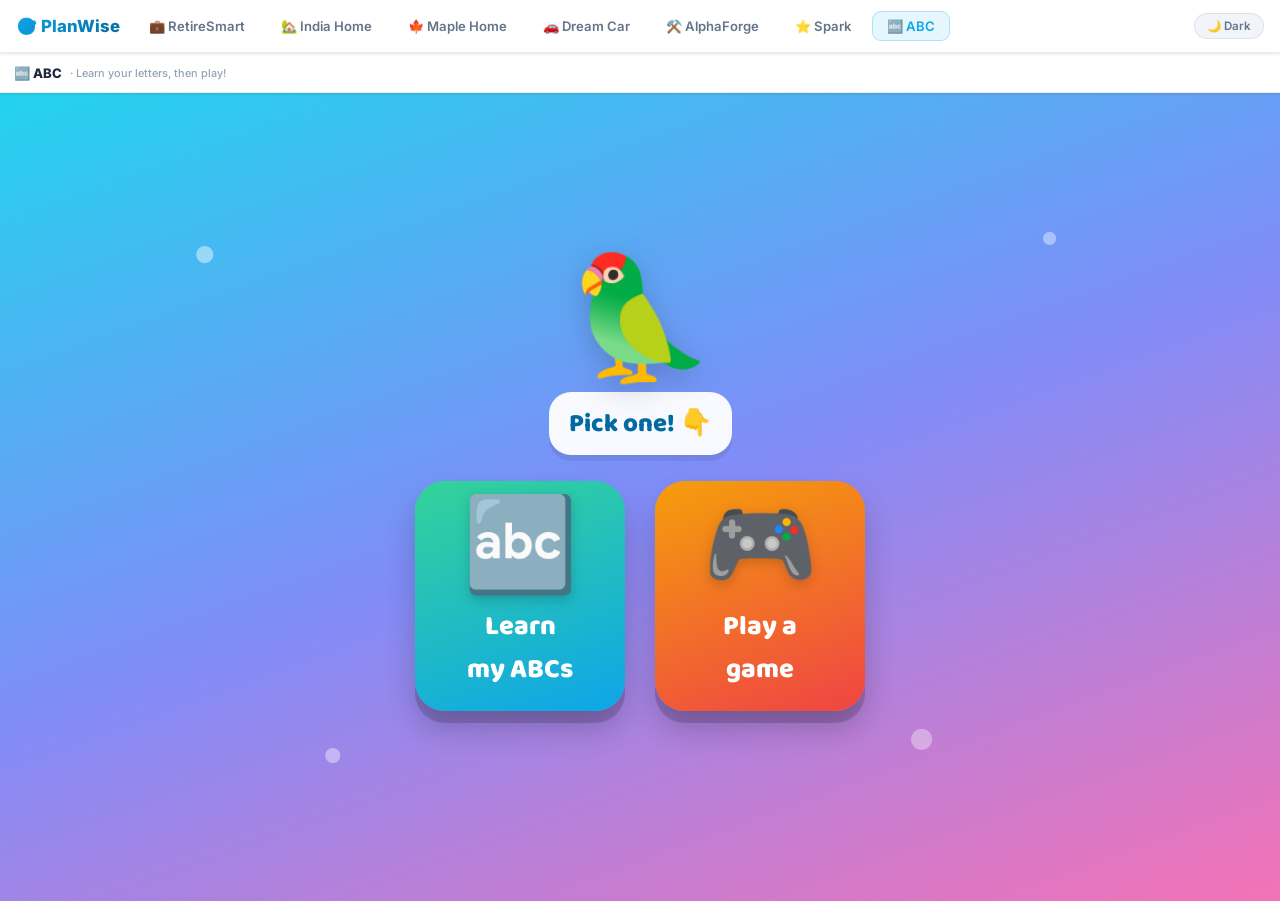
==== abc.html @ d82b66cb "Add two kids' apps: Spark (learning-style explorer) + ABC (alphabet) Spark: a no-reading, audio-guid" ====
<!DOCTYPE html>
<html lang="en" data-theme="light">
<head>
<meta charset="UTF-8">
<meta name="viewport" content="width=device-width, initial-scale=1.0, maximum-scale=1.0, user-scalable=no">
<title>ABC — Learn your letters!</title>
<meta name="description" content="A playful, talking ABC app for little ones: learn each letter with a picture and a sound, then play a fun letter-hunt game. No reading needed.">
<link rel="preconnect" href="https://fonts.googleapis.com">
<link href="https://fonts.googleapis.com/css2?family=Baloo+2:wght@500;600;700;800&family=Inter:wght@400;500;600;700&display=swap" rel="stylesheet">
<!-- PlanWise shared platform shell (master nav + theme) -->
<link rel="stylesheet" href="platform.css">
<script src="platform.js"></script>
<style>
/* ═══ TOKENS (for the shared platform bar) ═══ */
:root{
  --bg:#eef2f7; --card:#fff; --bdr:rgba(0,0,0,.08);
  --acc:#0ea5e9; --acc-bg:rgba(14,165,233,.1); --acc-bdr:rgba(14,165,233,.26);
  --gold:#d97706; --gold-bg:rgba(217,119,6,.1);
  --txt:#1e293b; --txt2:#64748b; --txt3:#94a3b8;
  --ibg:#f1f5f9; --sh:0 1px 3px rgba(0,0,0,.08),0 1px 2px rgba(0,0,0,.04);
}
[data-theme="dark"]{
  --bg:#0a0f1a; --card:rgba(255,255,255,.05); --bdr:rgba(255,255,255,.09);
  --acc:#38bdf8; --acc-bg:rgba(56,189,248,.16); --acc-bdr:rgba(56,189,248,.32);
  --gold:#f4a261; --gold-bg:rgba(244,162,97,.12);
  --txt:#f0f4f8; --txt2:rgba(240,244,248,.6); --txt3:rgba(240,244,248,.35);
  --ibg:rgba(255,255,255,.06); --sh:none;
}
*,*::before,*::after{box-sizing:border-box;margin:0;padding:0}
html,body{height:100%}
body{font-family:'Inter',-apple-system,sans-serif;background:var(--bg);color:var(--txt);-webkit-tap-highlight-color:transparent}

.hdr{height:40px;background:var(--card);border-bottom:1px solid var(--bdr);box-shadow:var(--sh);position:sticky;top:52px;z-index:90;display:flex;align-items:center;gap:8px;padding:0 14px}
.subnav-lbl{font-size:.82rem;font-weight:800;color:var(--txt)}
.subnav-sub{font-size:.68rem;font-weight:500;color:var(--txt3)}

#stage{position:relative;min-height:calc(100vh - 92px);overflow:hidden;font-family:'Baloo 2','Inter',sans-serif;
  background:linear-gradient(160deg,#22d3ee 0%,#818cf8 50%,#f472b6 100%);
  display:flex;align-items:center;justify-content:center;text-align:center}
#stage::before{content:'';position:absolute;inset:0;pointer-events:none;animation:floaty 9s ease-in-out infinite alternate;background:
  radial-gradient(circle at 16% 20%,rgba(255,255,255,.45) 0 8px,transparent 9px),
  radial-gradient(circle at 82% 18%,rgba(255,255,255,.4) 0 6px,transparent 7px),
  radial-gradient(circle at 72% 80%,rgba(255,255,255,.35) 0 10px,transparent 11px),
  radial-gradient(circle at 26% 82%,rgba(255,255,255,.4) 0 7px,transparent 8px)}
@keyframes floaty{to{transform:translateY(-14px)}}
.scene{position:relative;z-index:2;width:100%;max-width:780px;padding:22px 16px 40px}

.mascot{font-size:clamp(70px,15vw,120px);line-height:1;display:inline-block;filter:drop-shadow(0 8px 14px rgba(0,0,0,.18));animation:bob 1.8s ease-in-out infinite}
@keyframes bob{0%,100%{transform:translateY(0) rotate(-3deg)}50%{transform:translateY(-14px) rotate(3deg)}}
.mascot.cheer{animation:cheer .55s ease infinite}
@keyframes cheer{0%,100%{transform:translateY(0) rotate(-6deg) scale(1)}50%{transform:translateY(-20px) rotate(6deg) scale(1.08)}}
.bubble{display:inline-block;margin-top:6px;background:rgba(255,255,255,.95);color:#0369a1;font-weight:800;
  font-size:clamp(1.05rem,3.4vw,1.6rem);padding:11px 20px;border-radius:22px;box-shadow:0 6px 0 rgba(0,0,0,.08);max-width:92%}

/* home mode buttons */
.modes{display:flex;gap:clamp(14px,4vw,30px);justify-content:center;flex-wrap:wrap;margin-top:26px}
.mode{width:clamp(150px,40vw,210px);border:none;cursor:pointer;border-radius:30px;padding:24px 16px 20px;
  font-family:'Baloo 2';font-weight:800;font-size:clamp(1.2rem,4vw,1.7rem);color:#fff;
  box-shadow:0 12px 0 rgba(0,0,0,.16),0 18px 30px rgba(0,0,0,.2);transition:transform .1s}
.mode:active{transform:translateY(7px);box-shadow:0 5px 0 rgba(0,0,0,.16)}
.mode .ic{font-size:clamp(60px,14vw,92px);line-height:1;display:block;margin-bottom:8px;filter:drop-shadow(0 4px 6px rgba(0,0,0,.18))}
.mode.learn{background:linear-gradient(160deg,#34d399,#0ea5e9)}
.mode.play{background:linear-gradient(160deg,#f59e0b,#ef4444)}

/* learn card */
.lc-top{display:flex;align-items:center;justify-content:space-between;margin-bottom:10px}
.rbtn{background:rgba(255,255,255,.9);border:none;border-radius:18px;font-size:1.1rem;padding:8px 13px;cursor:pointer;box-shadow:0 4px 0 rgba(0,0,0,.1);font-family:'Baloo 2';color:#0369a1;font-weight:800}
.lc-counter{background:rgba(255,255,255,.85);color:#0369a1;font-weight:800;border-radius:16px;padding:6px 14px;font-size:.95rem}
.lcard{border:none;cursor:pointer;border-radius:34px;padding:clamp(20px,5vw,40px) 20px;box-shadow:0 14px 0 rgba(0,0,0,.14),0 22px 40px rgba(0,0,0,.2);
  display:flex;flex-direction:column;align-items:center;gap:6px;transition:transform .08s;width:100%}
.lcard:active{transform:scale(.98)}
.lbig{font-family:'Baloo 2';font-weight:800;font-size:clamp(90px,26vw,200px);line-height:.95;color:#fff;text-shadow:0 6px 0 rgba(0,0,0,.16)}
.lemoji{font-size:clamp(70px,18vw,130px);line-height:1;filter:drop-shadow(0 6px 10px rgba(0,0,0,.18));animation:throb 1.4s ease-in-out infinite}
.lemoji.qpulse{animation:qpulse 1s ease-in-out infinite}
@keyframes qpulse{0%,100%{transform:scale(1);opacity:.8}50%{transform:scale(1.18);opacity:1}}
.qcap{min-height:1.5em;font-family:'Baloo 2';font-weight:800;font-size:clamp(1.05rem,3.8vw,1.6rem);color:#fff;text-shadow:0 2px 0 rgba(0,0,0,.16);margin:2px 0}
@keyframes throb{0%,100%{transform:scale(1)}50%{transform:scale(1.1)}}
.lword{font-family:'Baloo 2';font-weight:700;font-size:clamp(1.3rem,5vw,2.1rem);color:#fff;text-shadow:0 3px 0 rgba(0,0,0,.14)}
/* handwriting demo — real strokes drawn in order */
.dsvg{width:100%;max-width:300px;height:clamp(150px,34vw,230px);display:block;margin:0 auto;overflow:visible}
.wstroke{fill:none;stroke:#fff;stroke-width:8;stroke-linecap:round;stroke-linejoin:round;filter:drop-shadow(0 2px 3px rgba(0,0,0,.18))}
.wguide{stroke:rgba(255,255,255,.42);stroke-width:1.4;fill:none}
.wguide.dash{stroke-dasharray:3 5}
.wpen{font-size:24px;filter:drop-shadow(0 2px 2px rgba(0,0,0,.25));transition:opacity .2s}
.lc-tools{display:flex;gap:7px;align-items:center}
.lnav{display:flex;justify-content:space-between;gap:14px;margin-top:18px}
.arrow{flex:1;max-width:160px;background:rgba(255,255,255,.95);border:none;cursor:pointer;border-radius:26px;font-size:clamp(34px,9vw,52px);
  padding:8px 0;color:#0369a1;box-shadow:0 8px 0 rgba(0,0,0,.12)}
.arrow:active{transform:translateY(5px);box-shadow:0 3px 0 rgba(0,0,0,.12)}

/* grid overlay */
.grid{display:grid;grid-template-columns:repeat(auto-fit,minmax(56px,1fr));gap:9px;max-width:520px;margin:8px auto 0}
.gcell{aspect-ratio:1;border:none;cursor:pointer;border-radius:16px;font-family:'Baloo 2';font-weight:800;font-size:clamp(20px,5vw,30px);color:#fff;box-shadow:0 5px 0 rgba(0,0,0,.14)}
.gcell:active{transform:translateY(3px)}

/* play / quiz */
.prog{display:flex;gap:5px;justify-content:center;margin-bottom:16px;flex-wrap:wrap}
.prog .p{font-size:clamp(16px,4vw,24px);filter:grayscale(1) opacity(.5);transition:.25s}
.prog .p.on{filter:none;transform:scale(1.2)}
.qhint{display:flex;flex-direction:column;align-items:center;gap:2px;margin-bottom:6px}
.qemoji{font-size:clamp(64px,16vw,110px);line-height:1;filter:drop-shadow(0 5px 8px rgba(0,0,0,.18));animation:throb 1.4s ease-in-out infinite}
.qask{font-size:clamp(1.2rem,4.4vw,1.9rem);font-weight:800;color:#fff;text-shadow:0 3px 0 rgba(0,0,0,.14)}
.choices{display:flex;gap:clamp(12px,3.5vw,24px);justify-content:center;flex-wrap:wrap;margin-top:18px}
.choice{width:clamp(96px,24vw,150px);height:clamp(110px,26vw,160px);border:none;cursor:pointer;border-radius:28px;
  font-family:'Baloo 2';font-weight:800;font-size:clamp(54px,13vw,86px);color:#fff;
  display:flex;align-items:center;justify-content:center;box-shadow:0 10px 0 rgba(0,0,0,.16),0 16px 28px rgba(0,0,0,.18);transition:transform .1s}
.choice:active{transform:translateY(6px)}
.choice.wrong{animation:nope .4s}
@keyframes nope{0%,100%{transform:translateX(0)}25%{transform:translateX(-10px) rotate(-4deg)}75%{transform:translateX(10px) rotate(4deg)}}
.choice.right{animation:yes .5s}
@keyframes yes{0%{transform:scale(1)}50%{transform:scale(1.25)}100%{transform:scale(1)}}

.rtitle{font-size:clamp(1.8rem,7vw,3rem);font-weight:800;color:#fff;text-shadow:0 4px 0 rgba(0,0,0,.16);margin-top:8px}
.btn{margin-top:22px;display:inline-flex;align-items:center;gap:8px;background:#fff;color:#0284c7;border:none;cursor:pointer;
  font-family:'Baloo 2';font-weight:800;font-size:clamp(1.05rem,3.6vw,1.4rem);padding:13px 28px;border-radius:28px;box-shadow:0 8px 0 rgba(0,0,0,.12)}
.btn:active{transform:translateY(5px);box-shadow:0 3px 0 rgba(0,0,0,.12)}
.btn.sm{font-size:.9rem;padding:9px 18px;box-shadow:0 4px 0 rgba(0,0,0,.1)}
.homebtn{position:absolute;top:12px;left:14px;z-index:5;background:rgba(255,255,255,.9);border:none;border-radius:20px;font-family:'Baloo 2';font-weight:800;font-size:.9rem;color:#0369a1;padding:7px 14px;cursor:pointer;box-shadow:0 3px 8px rgba(0,0,0,.12)}

#confetti-layer{position:absolute;inset:0;pointer-events:none;z-index:9;overflow:hidden}
.conf{position:absolute;top:-14px;width:11px;height:14px;border-radius:2px;animation:fall 2.1s linear forwards}
@keyframes fall{to{transform:translate(var(--x),110vh) rotate(720deg);opacity:.9}}
.hidden{display:none!important}
</style>
</head>
<body data-app="abc">
<div id="pw-bar"></div>
<header class="hdr">
  <span class="subnav-lbl">🔤 ABC</span>
  <span class="subnav-sub">· Learn your letters, then play!</span>
</header>

<main id="stage">
  <div id="confetti-layer"></div>
  <div class="scene" id="scene"></div>
</main>

<script>
'use strict';
const $ = id => document.getElementById(id);
const scene = $('scene');
const MASCOT = '🦜';

/* ── A–Z with a picture word ──────────────────────────────────────────── */
const LETTERS = [
  ['A','Apple','🍎'],['B','Balloon','🎈'],['C','Cat','🐱'],['D','Dog','🐶'],
  ['E','Elephant','🐘'],['F','Fish','🐟'],['G','Grapes','🍇'],['H','House','🏠'],
  ['I','Ice cream','🍦'],['J','Juice','🧃'],['K','Kite','🪁'],['L','Lion','🦁'],
  ['M','Moon','🌙'],['N','Nose','👃'],['O','Orange','🍊'],['P','Pizza','🍕'],
  ['Q','Queen','👑'],['R','Rainbow','🌈'],['S','Sun','☀️'],['T','Tree','🌳'],
  ['U','Umbrella','☂️'],['V','Violin','🎻'],['W','Watermelon','🍉'],['X','X-ray','🩻'],
  ['Y','Yo-yo','🪀'],['Z','Zebra','🦓'],
].map(([L,w,e])=>({L,w,e}));
const PALETTE = ['#fb7185,#fbbf24','#34d399,#22d3ee','#818cf8,#c084fc','#f472b6,#fb923c','#38bdf8,#a78bfa','#4ade80,#facc15','#f97316,#facc15','#06b6d4,#6366f1'];
const grad = i => `linear-gradient(160deg,${PALETTE[i%PALETTE.length].split(',')[0]},${PALETTE[i%PALETTE.length].split(',')[1]})`;

let state = { li:0, pround:0, pscore:0, pn:8, deck:[] };

/* ── Sound + speech (no files) ────────────────────────────────────────── */
let actx=null, musicDuck=false;
function ac(){ try{ if(!actx) actx=new (window.AudioContext||window.webkitAudioContext)(); if(actx.state==='suspended') actx.resume(); }catch(e){} return actx; }
function tone(freq,dur=0.25,type='sine',vol=0.18,when=0){ const c=ac(); if(!c) return; const o=c.createOscillator(),g=c.createGain();
  o.type=type;o.frequency.value=freq;o.connect(g);g.connect(c.destination); const t=c.currentTime+when;
  g.gain.setValueAtTime(0.0001,t);g.gain.exponentialRampToValueAtTime(vol,t+0.02);g.gain.exponentialRampToValueAtTime(0.0001,t+dur);
  o.start(t);o.stop(t+dur+0.02); }
const chime  = ()=>[523,659,784,1047].forEach((f,i)=>tone(f,0.3,'triangle',0.16,i*0.08));
const pop    = ()=>{tone(660,0.1,'square',0.14);tone(990,0.12,'square',0.1,0.05);};
const sparkle= ()=>[784,988,1319].forEach((f,i)=>tone(f,0.18,'sine',0.12,i*0.07));
const buzz   = ()=>tone(180,0.22,'sawtooth',0.12);
// pick the warmest/smoothest English voice the device offers
function bestVoice(){
  const vs=speechSynthesis.getVoices().filter(v=>/^en/i.test(v.lang||''));
  if(!vs.length) return null;
  const score=v=>{ const n=(v.name||'').toLowerCase();
    if(/siri/.test(n)) return 8;                                   // Siri voices — most natural
    if(/(neural|natural|premium|enhanced)/.test(n)) return 7;      // enhanced/premium versions
    if(/(ava|allison|zoe|nora|evan|nathan)/.test(n)) return 6;     // newer high-quality names
    if(/google/.test(n)) return 6;                                 // Chrome's Google voice — smooth
    if(!v.localService) return 5;                                  // network voices are usually smoother
    if(/(karen|moira|tessa|catherine|shelley|sandy)/.test(n)) return 3;
    if(/samantha/.test(n)) return 2;
    return 1; };
  return vs.slice().sort((a,b)=>score(b)-score(a))[0];
}
function speak(text){ if(!('speechSynthesis'in window))return; try{
  const u=new SpeechSynthesisUtterance(text);
  u.lang='en-US'; u.rate=0.95; u.pitch=1.15; u.volume=1;          // gentle, warm tone
  const v=bestVoice(); if(v)u.voice=v;
  musicDuck=true; const unduck=()=>{ musicDuck=false; }; u.onend=u.onerror=unduck;
  speechSynthesis.cancel(); speechSynthesis.speak(u);
  setTimeout(()=>{ try{ speechSynthesis.resume(); }catch(e){} }, 60);          // nudge (Chrome quirk)
  clearTimeout(speak._t); speak._t=setTimeout(unduck, 700+text.length*72);
}catch(e){} }
function confetti(n=46){ const layer=$('confetti-layer'); for(let i=0;i<n;i++){ const d=document.createElement('div'); d.className='conf';
  d.style.left=Math.random()*100+'%'; d.style.background=`hsl(${Math.random()*360},90%,62%)`;
  d.style.setProperty('--x',(Math.random()*240-120)+'px'); d.style.animationDelay=(Math.random()*0.4)+'s';
  layer.appendChild(d); setTimeout(()=>d.remove(),2600); } }
const shuffle = a => a.map(x=>[Math.random(),x]).sort((p,q)=>p[0]-q[0]).map(p=>p[1]);

/* ═══ HOME ═════════════════════════════════════════════════════════════ */
function home(){
  stopAll();
  scene.innerHTML = `
    <div class="mascot">${MASCOT}</div>
    <div><span class="bubble">Pick one! 👇</span></div>
    <div class="modes">
      <button class="mode learn" id="mLearn"><span class="ic">🔤</span>Learn<br>my ABCs</button>
      <button class="mode play" id="mPlay"><span class="ic">🎮</span>Play a<br>game</button>
    </div>`;
  $('mLearn').onclick = ()=>{ ac(); pop(); learnCard(0); };
  $('mPlay').onclick  = ()=>{ ac(); pop(); startPlay(); };
}

/* ═══ LEARN MODE ═══════════════════════════════════════════════════════ */
function homeBtn(){ return `<button class="homebtn" id="homeBtn">🏠 Home</button>`; }

/* ── background music + "sing the ABCs" ──────────────────────────────── */
let musicOn=true, musicTimer=null, singing=false, singTimer=null, narrTimers=[];
/* guided quiz: ask → 3s think → answer, twice (letter, then the word) */
function clearNarr(){ narrTimers.forEach(clearTimeout); narrTimers=[]; const e=$('lemoji'); if(e){ e.classList.remove('qpulse'); if(e.dataset.real){ e.textContent=e.dataset.real; delete e.dataset.real; } } setQ(''); }
function setQ(html){ const c=$('qcap'); if(c) c.innerHTML=html; }
function quizNarrate(d){
  clearNarr();
  const em=$('lemoji'); if(em){ em.dataset.real=d.e; em.textContent='❓'; em.classList.add('qpulse'); }  // show a "?" instead of a blank
  setQ('🤔 …');
  narrTimers = [
    setTimeout(()=>{ setQ('🤔 What letter?'); speak('What letter is this?'); }, 900),
    setTimeout(()=>{ setQ('✅ It’s '+d.L+'!'); sparkle(); speak("It's "+d.L+"!"); }, 3900),         // ~3s think time
    setTimeout(()=>{ setQ('🤔 '+d.L+' is for…?'); speak(d.L+' is for... what?'); }, 5600),
    setTimeout(()=>{ const e=$('lemoji'); if(e){ e.classList.remove('qpulse'); e.textContent=d.e; delete e.dataset.real;
        try{ e.animate([{transform:'scale(0)'},{transform:'scale(1.3)'},{transform:'scale(1)'}],{duration:500,easing:'ease'}); }catch(_){ } }
        setQ('🎉 '+d.w+'!'); confetti(28); chime(); speak(d.w+'! '+d.L+' is for '+d.w+'.'); }, 8700),  // reveal
  ];
}
const NF={C:261.63,D:293.66,E:329.63,F:349.23,G:392,A:440};
// classic ABC-song (Twinkle) tune mapped across all 26 letters
const SONG=['C','C','G','G','A','A','G','F','F','E','E','D','D','C','G','G','F','F','E','E','D','G','F','E','D','C'].map(n=>NF[n]);
const BGLOOP=[392,440,523,587,523,440,392,330];
function startMusic(){ if(!musicOn||singing) return; stopMusic(); let i=0;
  musicTimer=setInterval(()=>{ if(!musicOn||singing)return; tone(BGLOOP[i%BGLOOP.length],0.45,'sine', musicDuck?0.008:0.038); i++; }, 520); }
function stopMusic(){ if(musicTimer)clearInterval(musicTimer); musicTimer=null; }
function singABC(){ stopMusic(); singing=true; let i=0;
  const step=()=>{ if(!singing||i>=26){ stopSing(); return; }
    learnCard(i,{sing:true}); tone(SONG[i],0.5,'triangle',0.16); speak(LETTERS[i].L); i++;
    singTimer=setTimeout(step,820); };
  step(); }
function stopSing(){ singing=false; if(singTimer)clearTimeout(singTimer); singTimer=null; }
function stopAll(){ stopSing(); stopMusic(); clearNarr(); }

/* ── HANDWRITING: real pen strokes for each capital, in writing order ── */
const SVGNS='http://www.w3.org/2000/svg';
// viewBox 0 0 100 120 · top line y=15 · middle y=60 · baseline y=105
const STROKES={
  A:['M50,15 L25,105','M50,15 L75,105','M33,70 L67,70'],
  B:['M30,15 L30,105','M30,15 Q66,15 66,38 Q66,58 30,58','M30,58 Q70,58 70,81 Q70,105 30,105'],
  C:['M72,35 Q58,15 44,15 Q22,15 22,60 Q22,105 44,105 Q58,105 72,85'],
  D:['M30,15 L30,105','M30,15 Q72,18 72,60 Q72,102 30,105'],
  E:['M32,15 L32,105','M32,15 L70,15','M32,60 L60,60','M32,105 L70,105'],
  F:['M32,15 L32,105','M32,15 L70,15','M32,60 L60,60'],
  G:['M72,35 Q58,15 44,15 Q22,15 22,60 Q22,105 44,105 Q72,105 72,72 L72,60 L52,60'],
  H:['M30,15 L30,105','M70,15 L70,105','M30,60 L70,60'],
  I:['M35,15 L65,15','M50,15 L50,105','M35,105 L65,105'],
  J:['M60,15 L60,88 Q60,105 45,105 Q30,105 30,88'],
  K:['M30,15 L30,105','M68,15 L33,62','M42,54 L70,105'],
  L:['M32,15 L32,105','M32,105 L68,105'],
  M:['M25,105 L25,15 L50,68 L75,15 L75,105'],
  N:['M28,105 L28,15 L72,105 L72,15'],
  O:['M50,15 Q22,15 22,60 Q22,105 50,105 Q78,105 78,60 Q78,15 50,15'],
  P:['M32,15 L32,105','M32,15 Q70,15 70,38 Q70,60 32,60'],
  Q:['M50,15 Q22,15 22,60 Q22,105 50,105 Q78,105 78,60 Q78,15 50,15','M56,80 L80,110'],
  R:['M32,15 L32,105','M32,15 Q70,15 70,37 Q70,58 32,58','M46,58 L72,105'],
  S:['M70,33 Q70,15 47,15 Q26,15 26,37 Q26,57 50,60 Q74,63 74,83 Q74,105 50,105 Q30,105 30,88'],
  T:['M25,15 L75,15','M50,15 L50,105'],
  U:['M28,15 L28,82 Q28,105 50,105 Q72,105 72,82 L72,15'],
  V:['M27,15 L50,105 L73,15'],
  W:['M22,15 L37,105 L50,42 L63,105 L78,15'],
  X:['M28,15 L72,105','M72,15 L28,105'],
  Y:['M28,15 L50,60 L72,15','M50,60 L50,105'],
  Z:['M28,15 L72,15 L28,105 L72,105'],
};
let writeToken = 0;
function writeLetter(svg, letter, instant){
  if(!svg) return;
  const my = ++writeToken;                 // cancels any in-flight animation
  svg.setAttribute('viewBox','0 0 100 120');
  svg.innerHTML='';
  // faint guide lines (like practice paper)
  [[15,'wguide'],[60,'wguide dash'],[105,'wguide']].forEach(([y,c])=>{
    const l=document.createElementNS(SVGNS,'line');
    l.setAttribute('x1',6);l.setAttribute('x2',94);l.setAttribute('y1',y);l.setAttribute('y2',y);l.setAttribute('class',c);
    svg.appendChild(l);
  });
  const strokes = STROKES[letter] || ['M50,15 L50,105'];
  const paths = strokes.map(d=>{ const p=document.createElementNS(SVGNS,'path'); p.setAttribute('d',d); p.setAttribute('class','wstroke'); svg.appendChild(p); return p; });
  if(instant){ paths.forEach(p=>{ p.style.strokeDasharray='none'; p.style.strokeDashoffset='0'; }); return; }
  paths.forEach(p=>{ const len=p.getTotalLength(); p.style.strokeDasharray=len; p.style.strokeDashoffset=len; });
  // custom pencil — graphite tip is at the group's (0,0), so it lands exactly on the stroke
  const pen = document.createElementNS(SVGNS,'g'); pen.setAttribute('class','wpen'); pen.style.opacity='0';
  pen.innerHTML = '<line x1="0" y1="0" x2="16" y2="-16" stroke="#f6b73c" stroke-width="5.5" stroke-linecap="round"/>'
                + '<line x1="15" y1="-15" x2="19" y2="-19" stroke="#ef9a9a" stroke-width="6" stroke-linecap="round"/>'
                + '<circle cx="0" cy="0" r="2" fill="#2b2b2b"/>';
  svg.appendChild(pen);
  let i=0;
  function drawStroke(){
    if(my!==writeToken) return;
    if(i>=paths.length){ pen.style.opacity='0'; return; }
    const p=paths[i], len=p.getTotalLength(), dur=Math.max(750, len*13), start=performance.now();   // slow & followable
    (function frame(t){
      if(my!==writeToken) return;
      const k=Math.min(1,(t-start)/dur);
      p.style.strokeDashoffset = len*(1-k);
      const pt=p.getPointAtLength(len*k); pen.setAttribute('transform','translate('+pt.x+' '+pt.y+')'); pen.style.opacity='1';
      if(k<1) requestAnimationFrame(frame); else { i++; setTimeout(drawStroke, 260); }   // small pause between strokes
    })(start);
  }
  requestAnimationFrame(drawStroke);
}

function learnCard(i, opts={}){
  state.li = (i+26)%26; const d = LETTERS[state.li]; const fast=!!opts.sing;
  scene.innerHTML = `
    <div class="lc-top">
      <div class="lc-tools"><button class="rbtn" id="homeBtn">🏠</button><button class="rbtn" id="lGrid">🔤 All</button></div>
      <div class="lc-tools">
        <button class="rbtn" id="lSing">${singing?'⏹ Stop':'🎶 Sing'}</button>
        <div class="lc-counter">${state.li+1}/26</div>
      </div>
    </div>
    <button class="lcard" id="lcard" style="background:${grad(state.li)}">
      <svg class="dsvg" id="dsvg"></svg>
      <div class="qcap" id="qcap"></div>
      <div class="lemoji" id="lemoji">${d.e}</div>
      <div class="lword">${d.L}${d.L.toLowerCase()} · ${d.L} is for ${d.w}</div>
    </button>
    <div class="lnav"><button class="arrow" id="lprev">◀</button><button class="arrow" id="lnext">▶</button></div>`;
  writeLetter($('dsvg'), d.L, fast);
  if(!fast){ quizNarrate(d); }
  $('homeBtn').onclick = ()=>{ stopAll(); home(); };
  $('lcard').onclick   = ()=>{ if(singing)return; pop(); writeLetter($('dsvg'), d.L, false); quizNarrate(d); };
  $('lprev').onclick   = ()=>{ stopSing(); clearNarr(); pop(); learnCard(state.li-1); };
  $('lnext').onclick   = ()=>{ stopSing(); clearNarr(); pop(); confetti(12); learnCard(state.li+1); };
  $('lGrid').onclick   = ()=>{ stopSing(); clearNarr(); letterGrid(); };
  $('lSing').onclick   = ()=>{ singing ? stopSing() : singABC(); };
}
function letterGrid(){
  scene.innerHTML = `${homeBtn()}
    <div class="bubble" style="margin-bottom:8px">Tap a letter! ✨</div>
    <div class="grid">${LETTERS.map((d,i)=>`<button class="gcell" data-i="${i}" style="background:${grad(i)}">${d.L}</button>`).join('')}</div>
    <div style="margin-top:16px"><button class="btn sm" id="gBack">⬅️ Back</button></div>`;
  $('homeBtn').onclick = home;
  $('gBack').onclick = ()=>learnCard(state.li);
  scene.querySelectorAll('.gcell').forEach(c=>c.onclick=()=>{ pop(); learnCard(+c.dataset.i); });
}

/* ═══ PLAY MODE — letter hunt ══════════════════════════════════════════ */
function startPlay(){ state.pround=0; state.pscore=0; state.deck=shuffle(LETTERS.map((_,i)=>i)).slice(0,state.pn); playRound(); }
function playRound(){
  if(state.pround>=state.pn) return playDone();
  const target = LETTERS[state.deck[state.pround]];
  // two distractor letters
  const others = shuffle(LETTERS.filter(d=>d.L!==target.L)).slice(0,2);
  const choices = shuffle([target,...others]);
  const dots = Array.from({length:state.pn},(_,i)=>`<span class="p ${i<state.pround?'on':''}">⭐</span>`).join('');
  scene.innerHTML = `
    ${homeBtn()}
    <div class="prog">${dots}</div>
    <div class="qhint"><div class="qemoji">${target.e}</div><div class="qask">Find the letter ${target.L}!</div></div>
    <div class="choices" id="choices">
      ${choices.map(c=>`<button class="choice" data-l="${c.L}" style="background:${grad(LETTERS.findIndex(x=>x.L===c.L))}">${c.L}</button>`).join('')}
    </div>`;
  $('homeBtn').onclick = home;
  speak(`Find the letter ${target.L}. ${target.L} is for ${target.w}.`);
  scene.querySelectorAll('.choice').forEach(b=>{
    b.onclick = ()=>{
      if(b.dataset.l===target.L){
        b.classList.add('right'); chime(); confetti(40); state.pscore++;
        speak(`Yes! ${target.L}!`);
        scene.querySelectorAll('.choice').forEach(x=>x.style.pointerEvents='none');
        state.pround++; setTimeout(playRound, 1100);
      } else {
        b.classList.add('wrong'); buzz(); speak('Try again!');
        setTimeout(()=>b.classList.remove('wrong'),450);
      }
    };
  });
}
function playDone(){
  confetti(80); chime(); speak(`Hooray! You found ${state.pscore} letters! You are a star!`);
  scene.innerHTML = `
    <div class="mascot cheer">${MASCOT}</div>
    <div style="font-size:clamp(80px,22vw,150px)">🏆</div>
    <div class="rtitle">You found ${state.pscore} letters!</div>
    <button class="btn" id="again">🎮 Play again</button>
    <div style="margin-top:12px"><button class="btn sm" id="toLearn">🔤 Learn letters</button></div>`;
  $('again').onclick = ()=>{ pop(); startPlay(); };
  $('toLearn').onclick = ()=>{ pop(); learnCard(0); };
}

/* ═══ BOOT ═════════════════════════════════════════════════════════════ */
if('speechSynthesis' in window){ speechSynthesis.onvoiceschanged=()=>{}; speechSynthesis.getVoices(); }
window.addEventListener('pw-theme-change',()=>{});
home();
</script>
</body>
</html>
---- platform.css ----
/* ══════════════════════════════════════════════════════════════════════════
   PlanWise — shared platform shell (used by ALL apps: RetireSmart, Happy Home…)
   Relies only on CSS variables that every app defines: --card, --bdr, --acc,
   --acc-bg, --acc-bdr, --txt, --txt2, --ibg, --gold, --gold-bg, --sh.
   ══════════════════════════════════════════════════════════════════════════ */
.pw-bar{background:var(--card);border-bottom:1px solid var(--bdr);box-shadow:var(--sh);position:sticky;top:0;z-index:200}
.pw-bar-in{display:flex;align-items:center;gap:14px;padding:0 16px;height:52px;max-width:1600px;margin:0 auto}
.pw-logo{font-size:1.05rem;font-weight:800;white-space:nowrap;flex-shrink:0;background:linear-gradient(135deg,var(--acc),#0369a1);-webkit-background-clip:text;-webkit-text-fill-color:transparent;background-clip:text}
[data-theme="dark"] .pw-logo{background:linear-gradient(135deg,#2dd4bf,#22d3ee);-webkit-background-clip:text;background-clip:text}
.pw-apps{display:flex;align-items:center;gap:6px;flex:1;flex-wrap:wrap}
.pw-app{display:flex;align-items:center;gap:6px;padding:6px 14px;border-radius:9px;border:1px solid transparent;background:none;color:var(--txt2);font-family:inherit;font-size:.82rem;font-weight:600;cursor:pointer;text-decoration:none;white-space:nowrap;transition:all .18s}
.pw-app:hover:not(.active):not(.soon){background:var(--ibg);color:var(--txt)}
.pw-app.active{background:var(--acc-bg);color:var(--acc);border-color:var(--acc-bdr)}
.pw-app.soon{opacity:.45;cursor:not-allowed}
.pw-soon{font-size:.57rem;background:var(--gold-bg);color:var(--gold);border-radius:4px;padding:1px 5px;font-weight:700}
.pw-theme{flex-shrink:0;display:flex;align-items:center;gap:5px;padding:5px 12px;border-radius:20px;border:1px solid var(--bdr);background:var(--ibg);color:var(--txt2);font-family:inherit;font-size:.72rem;font-weight:600;cursor:pointer;transition:all .18s}
.pw-theme:hover{border-color:var(--acc-bdr);color:var(--acc)}
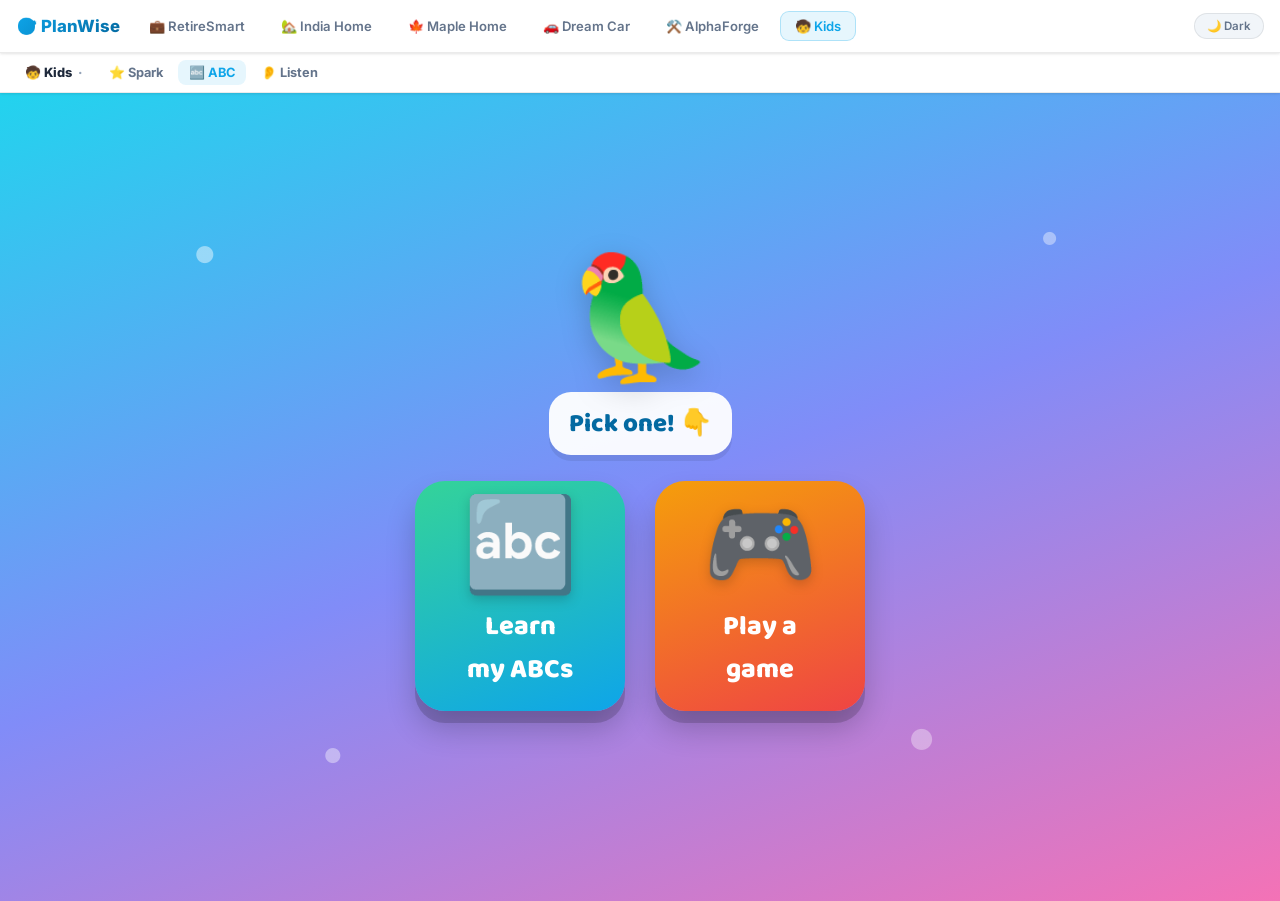
==== commit 25d92c75: "Add Listen app + group kid apps under one "Kids" tab - New Listen app: two listening games (Echo mem" ====
--- a/abc.html
+++ b/abc.html
@@ -83,10 +83,10 @@
 .wguide.dash{stroke-dasharray:3 5}
 .wpen{font-size:24px;filter:drop-shadow(0 2px 2px rgba(0,0,0,.25));transition:opacity .2s}
 .lc-tools{display:flex;gap:7px;align-items:center}
-.lnav{display:flex;justify-content:space-between;gap:14px;margin-top:18px}
-.arrow{flex:1;max-width:160px;background:rgba(255,255,255,.95);border:none;cursor:pointer;border-radius:26px;font-size:clamp(34px,9vw,52px);
-  padding:8px 0;color:#0369a1;box-shadow:0 8px 0 rgba(0,0,0,.12)}
-.arrow:active{transform:translateY(5px);box-shadow:0 3px 0 rgba(0,0,0,.12)}
+.arrow{position:absolute;top:50%;transform:translateY(-50%);width:clamp(52px,10vw,76px);height:clamp(52px,10vw,76px);border-radius:50%;background:rgba(255,255,255,.96);border:none;cursor:pointer;font-size:clamp(24px,6vw,38px);color:#0369a1;display:flex;align-items:center;justify-content:center;line-height:1;box-shadow:0 6px 0 rgba(0,0,0,.14);z-index:7}
+.arrow:active{transform:translateY(-50%) scale(.92);box-shadow:0 3px 0 rgba(0,0,0,.14)}
+.arrow.left{left:4px}
+.arrow.right{right:4px}
 
 /* grid overlay */
 .grid{display:grid;grid-template-columns:repeat(auto-fit,minmax(56px,1fr));gap:9px;max-width:520px;margin:8px auto 0}
@@ -125,10 +125,7 @@
 </head>
 <body data-app="abc">
 <div id="pw-bar"></div>
-<header class="hdr">
-  <span class="subnav-lbl">🔤 ABC</span>
-  <span class="subnav-sub">· Learn your letters, then play!</span>
-</header>
+<header class="hdr"><div id="pw-kidnav"></div></header>
 
 <main id="stage">
   <div id="confetti-layer"></div>
@@ -241,8 +238,8 @@
 function stopMusic(){ if(musicTimer)clearInterval(musicTimer); musicTimer=null; }
 function singABC(){ stopMusic(); singing=true; let i=0;
   const step=()=>{ if(!singing||i>=26){ stopSing(); return; }
-    learnCard(i,{sing:true}); tone(SONG[i],0.5,'triangle',0.16); speak(LETTERS[i].L); i++;
-    singTimer=setTimeout(step,820); };
+    learnCard(i,{sing:true}); tone(SONG[i],0.6,'triangle',0.16); speak(LETTERS[i].L); i++;
+    singTimer=setTimeout(step,1250); };
   step(); }
 function stopSing(){ singing=false; if(singTimer)clearTimeout(singTimer); singTimer=null; }
 function stopAll(){ stopSing(); stopMusic(); clearNarr(); }
@@ -332,7 +329,8 @@
       <div class="lemoji" id="lemoji">${d.e}</div>
       <div class="lword">${d.L}${d.L.toLowerCase()} · ${d.L} is for ${d.w}</div>
     </button>
-    <div class="lnav"><button class="arrow" id="lprev">◀</button><button class="arrow" id="lnext">▶</button></div>`;
+    <button class="arrow left" id="lprev">◀</button>
+    <button class="arrow right" id="lnext">▶</button>`;
   writeLetter($('dsvg'), d.L, fast);
   if(!fast){ quizNarrate(d); }
   $('homeBtn').onclick = ()=>{ stopAll(); home(); };
--- a/platform.css
+++ b/platform.css
@@ -15,3 +15,11 @@
 .pw-soon{font-size:.57rem;background:var(--gold-bg);color:var(--gold);border-radius:4px;padding:1px 5px;font-weight:700}
 .pw-theme{flex-shrink:0;display:flex;align-items:center;gap:5px;padding:5px 12px;border-radius:20px;border:1px solid var(--bdr);background:var(--ibg);color:var(--txt2);font-family:inherit;font-size:.72rem;font-weight:600;cursor:pointer;transition:all .18s}
 .pw-theme:hover{border-color:var(--acc-bdr);color:var(--acc)}
+
+/* Kid sub-nav (Spark · ABC · Listen …) — rendered into <div id="pw-kidnav"> */
+.pw-kidnav{display:flex;align-items:center;gap:4px;flex-wrap:wrap;width:100%}
+.ktab{font-family:inherit;font-size:.8rem;font-weight:700;color:var(--txt2);text-decoration:none;padding:5px 11px;border-radius:8px;white-space:nowrap;transition:all .15s}
+.ktab:hover{background:var(--ibg);color:var(--txt)}
+.ktab.active{background:var(--acc-bg);color:var(--acc)}
+.ktab.ktab-home{font-weight:800;color:var(--txt)}
+.ktab.ktab-home::after{content:'·';margin-left:6px;color:var(--txt3)}
